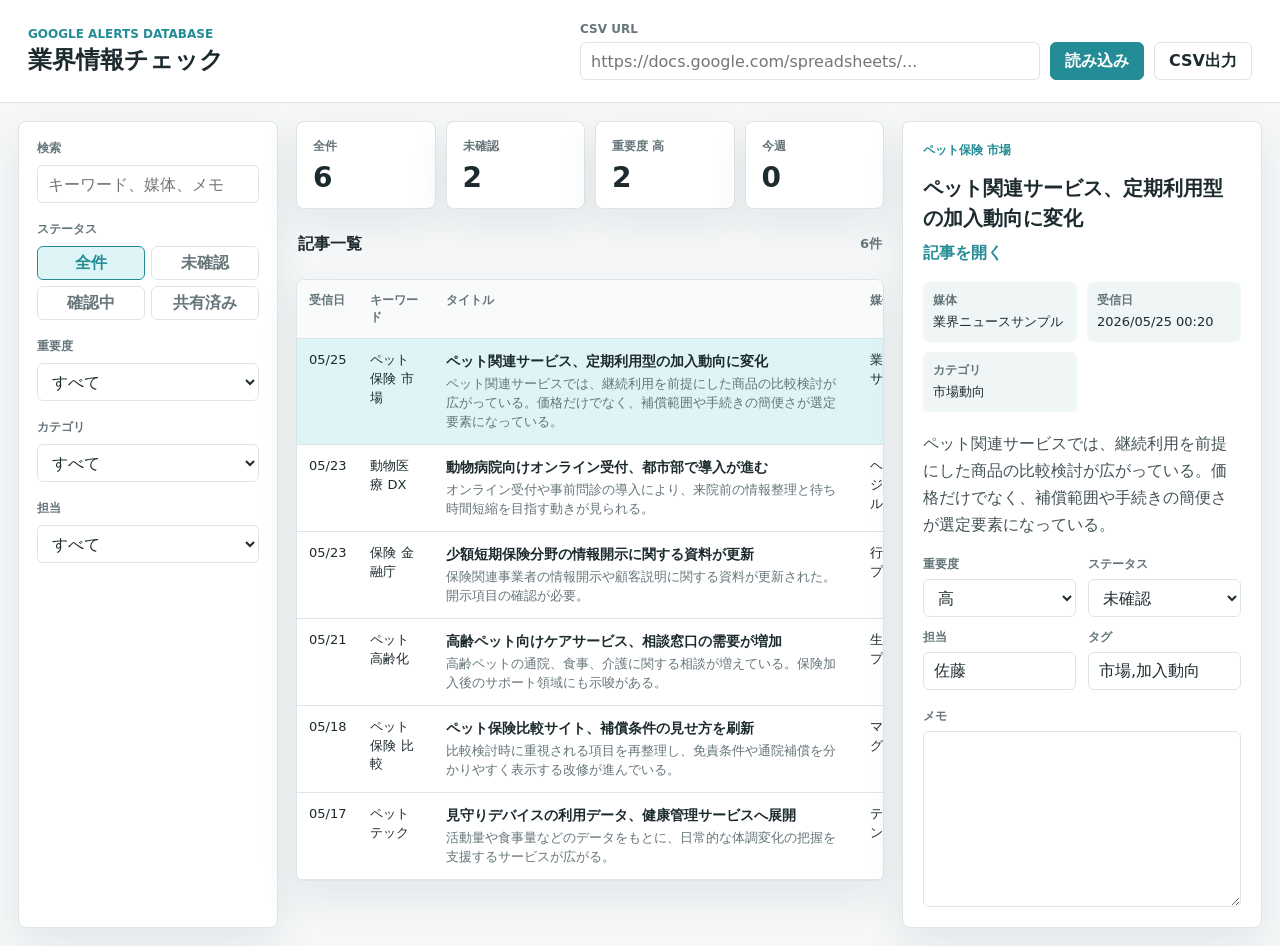
==== index.html @ 4b3712c5 "Initial pet news dashboard" ====
<!doctype html>
<html lang="ja">
  <head>
    <meta charset="utf-8" />
    <meta name="viewport" content="width=device-width, initial-scale=1" />
    <title>業界情報チェック</title>
    <link rel="stylesheet" href="./styles.css" />
  </head>
  <body>
    <div class="app-shell">
      <header class="topbar">
        <div>
          <p class="eyebrow">Google Alerts Database</p>
          <h1>業界情報チェック</h1>
        </div>
        <div class="topbar-actions">
          <label class="csv-loader">
            <span>CSV URL</span>
            <input id="csvUrlInput" type="url" placeholder="https://docs.google.com/spreadsheets/..." />
          </label>
          <button id="loadCsvButton" class="button primary" type="button">読み込み</button>
          <button id="exportButton" class="button" type="button">CSV出力</button>
        </div>
      </header>

      <main class="workspace">
        <aside class="filters" aria-label="絞り込み">
          <label class="field">
            <span>検索</span>
            <input id="searchInput" type="search" placeholder="キーワード、媒体、メモ" />
          </label>

          <div class="field">
            <span>ステータス</span>
            <div id="statusFilters" class="segmented" role="group" aria-label="ステータス">
              <button class="active" type="button" data-status="all">全件</button>
              <button type="button" data-status="未確認">未確認</button>
              <button type="button" data-status="確認中">確認中</button>
              <button type="button" data-status="共有済み">共有済み</button>
            </div>
          </div>

          <label class="field">
            <span>重要度</span>
            <select id="priorityFilter">
              <option value="all">すべて</option>
              <option value="高">高</option>
              <option value="中">中</option>
              <option value="低">低</option>
            </select>
          </label>

          <label class="field">
            <span>カテゴリ</span>
            <select id="categoryFilter"></select>
          </label>

          <label class="field">
            <span>担当</span>
            <select id="ownerFilter"></select>
          </label>
        </aside>

        <section class="content">
          <section class="metrics" aria-label="集計">
            <article>
              <span>全件</span>
              <strong id="metricTotal">0</strong>
            </article>
            <article>
              <span>未確認</span>
              <strong id="metricOpen">0</strong>
            </article>
            <article>
              <span>重要度 高</span>
              <strong id="metricHigh">0</strong>
            </article>
            <article>
              <span>今週</span>
              <strong id="metricWeek">0</strong>
            </article>
          </section>

          <div class="list-toolbar">
            <h2>記事一覧</h2>
            <span id="resultCount" class="result-count">0件</span>
          </div>

          <div class="table-wrap">
            <table>
              <thead>
                <tr>
                  <th>受信日</th>
                  <th>キーワード</th>
                  <th>タイトル</th>
                  <th>媒体</th>
                  <th>重要度</th>
                  <th>ステータス</th>
                  <th>担当</th>
                </tr>
              </thead>
              <tbody id="alertRows"></tbody>
            </table>
          </div>
        </section>

        <aside class="detail" aria-label="詳細">
          <div id="detailEmpty" class="detail-empty">記事を選択</div>
          <article id="detailPanel" class="detail-panel hidden">
            <div class="detail-header">
              <p id="detailKeyword" class="eyebrow"></p>
              <h2 id="detailTitle"></h2>
              <a id="detailLink" href="#" target="_blank" rel="noopener noreferrer">記事を開く</a>
            </div>

            <dl class="detail-meta">
              <div>
                <dt>媒体</dt>
                <dd id="detailSource"></dd>
              </div>
              <div>
                <dt>受信日</dt>
                <dd id="detailReceived"></dd>
              </div>
              <div>
                <dt>カテゴリ</dt>
                <dd id="detailCategory"></dd>
              </div>
            </dl>

            <p id="detailSnippet" class="snippet"></p>

            <div class="editor-grid">
              <label>
                <span>重要度</span>
                <select id="detailPriority">
                  <option>高</option>
                  <option>中</option>
                  <option>低</option>
                </select>
              </label>
              <label>
                <span>ステータス</span>
                <select id="detailStatus">
                  <option>未確認</option>
                  <option>確認中</option>
                  <option>共有済み</option>
                  <option>保留</option>
                </select>
              </label>
              <label>
                <span>担当</span>
                <input id="detailOwner" type="text" />
              </label>
              <label>
                <span>タグ</span>
                <input id="detailTags" type="text" />
              </label>
            </div>

            <label class="memo-field">
              <span>メモ</span>
              <textarea id="detailMemo" rows="6"></textarea>
            </label>
          </article>
        </aside>
      </main>
    </div>

    <script src="./app.js"></script>
  </body>
</html>
---- styles.css ----
:root {
  color-scheme: light;
  --bg: #f5f7f8;
  --panel: #ffffff;
  --panel-muted: #f0f5f6;
  --line: #dce4e6;
  --text: #1d2b2f;
  --muted: #65757a;
  --brand: #248c96;
  --brand-soft: #dff4f6;
  --danger: #b84a4a;
  --warning: #a66b15;
  --ok: #28754f;
  --shadow: 0 16px 40px rgba(30, 54, 60, 0.08);
}

* {
  box-sizing: border-box;
}

body {
  margin: 0;
  min-width: 320px;
  background: var(--bg);
  color: var(--text);
  font-family:
    "Yu Gothic", "Yu Gothic UI", "Hiragino Sans", "Meiryo", system-ui,
    sans-serif;
}

button,
input,
select,
textarea {
  font: inherit;
}

button {
  cursor: pointer;
}

.app-shell {
  min-height: 100vh;
}

.topbar {
  display: flex;
  align-items: center;
  justify-content: space-between;
  gap: 24px;
  padding: 22px 28px;
  background: var(--panel);
  border-bottom: 1px solid var(--line);
}

.eyebrow {
  margin: 0 0 4px;
  color: var(--brand);
  font-size: 12px;
  font-weight: 700;
  letter-spacing: 0;
  text-transform: uppercase;
}

h1,
h2 {
  margin: 0;
  letter-spacing: 0;
}

h1 {
  font-size: 24px;
  line-height: 1.25;
}

h2 {
  font-size: 16px;
  line-height: 1.4;
}

.topbar-actions {
  display: flex;
  align-items: end;
  gap: 10px;
}

.csv-loader {
  display: grid;
  gap: 6px;
  min-width: min(460px, 40vw);
}

.csv-loader span,
.field span,
.editor-grid span,
.memo-field span {
  color: var(--muted);
  font-size: 12px;
  font-weight: 700;
}

input,
select,
textarea {
  width: 100%;
  border: 1px solid var(--line);
  border-radius: 6px;
  background: #fff;
  color: var(--text);
  outline: none;
}

input,
select {
  min-height: 38px;
  padding: 0 10px;
}

textarea {
  resize: vertical;
  padding: 10px;
  line-height: 1.6;
}

input:focus,
select:focus,
textarea:focus {
  border-color: var(--brand);
  box-shadow: 0 0 0 3px var(--brand-soft);
}

.button {
  min-height: 38px;
  border: 1px solid var(--line);
  border-radius: 6px;
  background: #fff;
  color: var(--text);
  padding: 0 14px;
  font-weight: 700;
}

.button.primary {
  border-color: var(--brand);
  background: var(--brand);
  color: #fff;
}

.workspace {
  display: grid;
  grid-template-columns: 260px minmax(0, 1fr) 360px;
  gap: 18px;
  padding: 18px;
}

.filters,
.content,
.detail {
  min-width: 0;
}

.filters {
  display: grid;
  align-content: start;
  gap: 18px;
  padding: 18px;
  background: var(--panel);
  border: 1px solid var(--line);
  border-radius: 8px;
  box-shadow: var(--shadow);
}

.field {
  display: grid;
  gap: 8px;
}

.segmented {
  display: grid;
  grid-template-columns: repeat(2, minmax(0, 1fr));
  gap: 6px;
}

.segmented button {
  min-height: 34px;
  border: 1px solid var(--line);
  border-radius: 6px;
  background: #fff;
  color: var(--muted);
  font-weight: 700;
}

.segmented button.active {
  border-color: var(--brand);
  background: var(--brand-soft);
  color: var(--brand);
}

.content {
  display: grid;
  align-content: start;
  gap: 14px;
}

.metrics {
  display: grid;
  grid-template-columns: repeat(4, minmax(0, 1fr));
  gap: 10px;
}

.metrics article {
  display: grid;
  gap: 8px;
  min-height: 88px;
  padding: 16px;
  background: var(--panel);
  border: 1px solid var(--line);
  border-radius: 8px;
  box-shadow: var(--shadow);
}

.metrics span {
  color: var(--muted);
  font-size: 12px;
  font-weight: 700;
}

.metrics strong {
  font-size: 28px;
  line-height: 1;
}

.list-toolbar {
  display: flex;
  align-items: center;
  justify-content: space-between;
  min-height: 42px;
  padding: 0 2px;
}

.result-count {
  color: var(--muted);
  font-size: 13px;
  font-weight: 700;
}

.table-wrap {
  overflow: auto;
  background: var(--panel);
  border: 1px solid var(--line);
  border-radius: 8px;
  box-shadow: var(--shadow);
}

table {
  width: 100%;
  min-width: 860px;
  border-collapse: collapse;
}

th,
td {
  padding: 12px;
  border-bottom: 1px solid var(--line);
  text-align: left;
  vertical-align: top;
}

th {
  position: sticky;
  top: 0;
  z-index: 1;
  background: #f9fbfb;
  color: var(--muted);
  font-size: 12px;
  font-weight: 800;
}

tbody tr {
  transition: background 0.15s ease;
}

tbody tr:hover,
tbody tr.selected {
  background: var(--brand-soft);
}

tbody tr {
  cursor: pointer;
}

td {
  font-size: 13px;
  line-height: 1.45;
}

.title-cell {
  display: grid;
  gap: 4px;
}

.title-cell strong {
  font-size: 14px;
}

.title-cell span {
  color: var(--muted);
}

.pill {
  display: inline-flex;
  align-items: center;
  min-height: 24px;
  border-radius: 999px;
  padding: 0 9px;
  background: var(--panel-muted);
  font-size: 12px;
  font-weight: 800;
  white-space: nowrap;
}

.pill.high {
  background: #ffe8e8;
  color: var(--danger);
}

.pill.medium {
  background: #fff0d9;
  color: var(--warning);
}

.pill.low {
  background: #e5f5ee;
  color: var(--ok);
}

.detail {
  position: sticky;
  top: 18px;
  align-self: start;
  max-height: calc(100vh - 36px);
  overflow: auto;
  background: var(--panel);
  border: 1px solid var(--line);
  border-radius: 8px;
  box-shadow: var(--shadow);
}

.detail-empty {
  display: grid;
  place-items: center;
  min-height: 240px;
  color: var(--muted);
  font-weight: 700;
}

.detail-panel {
  display: grid;
  gap: 18px;
  padding: 20px;
}

.hidden {
  display: none;
}

.detail-header {
  display: grid;
  gap: 10px;
}

.detail-header h2 {
  font-size: 20px;
  line-height: 1.5;
}

.detail-header a {
  color: var(--brand);
  font-weight: 800;
  text-decoration: none;
}

.detail-meta {
  display: grid;
  grid-template-columns: repeat(2, minmax(0, 1fr));
  gap: 10px;
  margin: 0;
}

.detail-meta div {
  display: grid;
  gap: 4px;
  min-height: 58px;
  padding: 10px;
  background: var(--panel-muted);
  border-radius: 6px;
}

.detail-meta dt {
  color: var(--muted);
  font-size: 12px;
  font-weight: 800;
}

.detail-meta dd {
  margin: 0;
  font-size: 13px;
  line-height: 1.45;
}

.snippet {
  margin: 0;
  color: #435257;
  line-height: 1.7;
}

.editor-grid {
  display: grid;
  grid-template-columns: repeat(2, minmax(0, 1fr));
  gap: 12px;
}

.editor-grid label,
.memo-field {
  display: grid;
  gap: 6px;
}

@media (max-width: 1180px) {
  .workspace {
    grid-template-columns: 240px minmax(0, 1fr);
  }

  .detail {
    position: static;
    grid-column: 1 / -1;
    max-height: none;
  }
}

@media (max-width: 820px) {
  .topbar,
  .topbar-actions {
    align-items: stretch;
    flex-direction: column;
  }

  .csv-loader {
    min-width: 0;
  }

  .workspace {
    grid-template-columns: 1fr;
    padding: 12px;
  }

  .metrics {
    grid-template-columns: repeat(2, minmax(0, 1fr));
  }
}

@media (max-width: 520px) {
  .topbar {
    padding: 18px;
  }

  .metrics,
  .editor-grid,
  .detail-meta {
    grid-template-columns: 1fr;
  }
}
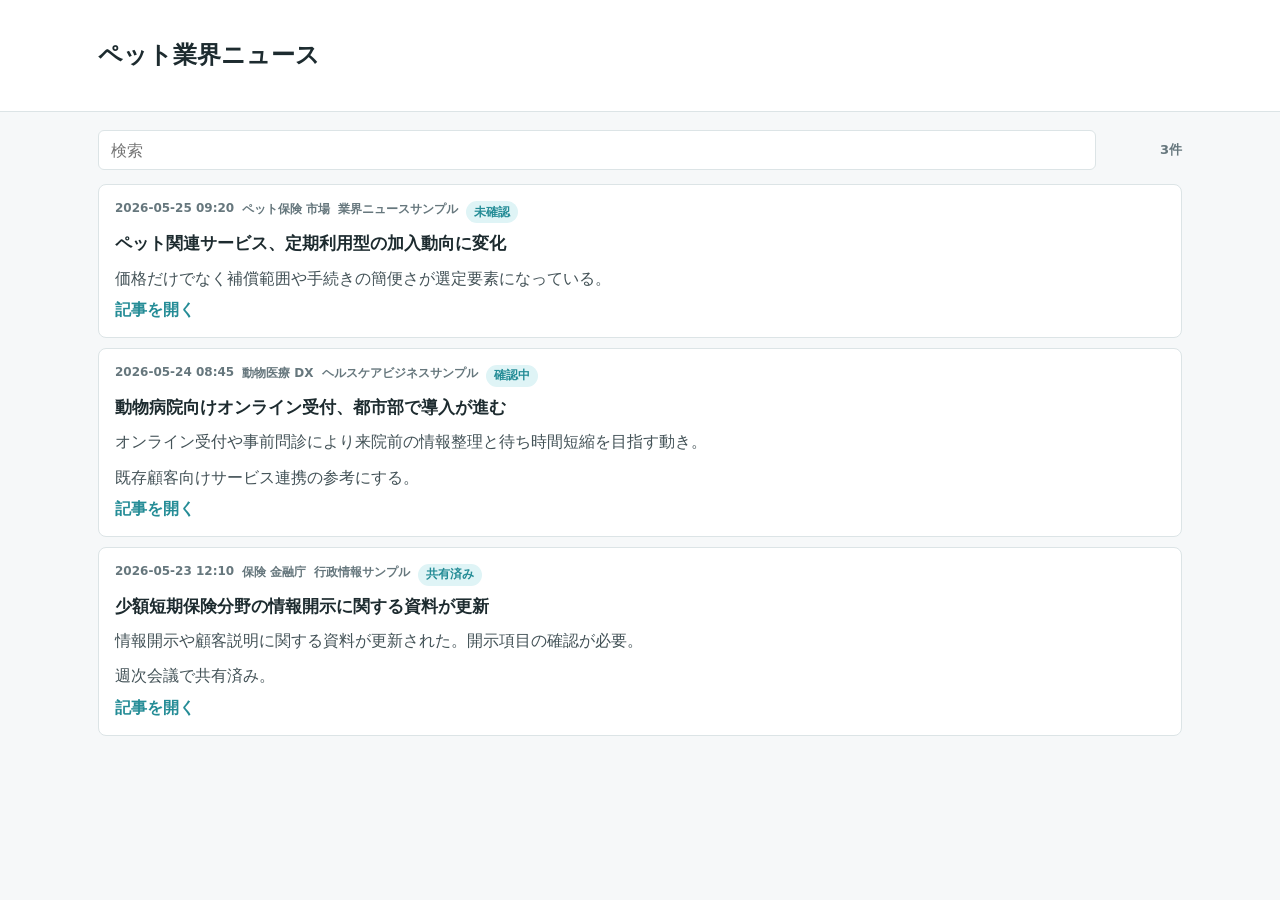
==== commit 273ac183: "Simplify to sheet-backed news list" ====
--- a/index.html
+++ b/index.html
@@ -3,170 +3,265 @@
   <head>
     <meta charset="utf-8" />
     <meta name="viewport" content="width=device-width, initial-scale=1" />
-    <title>業界情報チェック</title>
-    <link rel="stylesheet" href="./styles.css" />
+    <title>ペット業界ニュース</title>
+    <style>
+      :root {
+        --bg: #f6f8f9;
+        --panel: #ffffff;
+        --line: #dce4e6;
+        --text: #1d2b2f;
+        --muted: #66777d;
+        --brand: #248c96;
+        --soft: #dff4f6;
+      }
+
+      * {
+        box-sizing: border-box;
+      }
+
+      body {
+        margin: 0;
+        background: var(--bg);
+        color: var(--text);
+        font-family: "Yu Gothic", "Yu Gothic UI", "Meiryo", system-ui, sans-serif;
+      }
+
+      header {
+        padding: 22px 24px;
+        background: var(--panel);
+        border-bottom: 1px solid var(--line);
+      }
+
+      h1 {
+        margin: 0;
+        font-size: 24px;
+        line-height: 1.3;
+      }
+
+      .wrap {
+        max-width: 1120px;
+        margin: 0 auto;
+        padding: 18px;
+      }
+
+      .toolbar {
+        display: flex;
+        gap: 10px;
+        align-items: center;
+        margin-bottom: 14px;
+      }
+
+      input {
+        width: 100%;
+        min-height: 40px;
+        border: 1px solid var(--line);
+        border-radius: 6px;
+        padding: 0 12px;
+        font: inherit;
+      }
+
+      .count {
+        min-width: 76px;
+        color: var(--muted);
+        font-size: 13px;
+        font-weight: 700;
+        text-align: right;
+      }
+
+      .news-list {
+        display: grid;
+        gap: 10px;
+      }
+
+      article {
+        display: grid;
+        gap: 8px;
+        padding: 16px;
+        background: var(--panel);
+        border: 1px solid var(--line);
+        border-radius: 8px;
+      }
+
+      .meta {
+        display: flex;
+        flex-wrap: wrap;
+        gap: 8px;
+        color: var(--muted);
+        font-size: 12px;
+        font-weight: 700;
+      }
+
+      h2 {
+        margin: 0;
+        font-size: 17px;
+        line-height: 1.5;
+      }
+
+      p {
+        margin: 0;
+        color: #435257;
+        line-height: 1.7;
+      }
+
+      a {
+        color: var(--brand);
+        font-weight: 800;
+        text-decoration: none;
+      }
+
+      .status {
+        display: inline-flex;
+        align-items: center;
+        min-height: 22px;
+        border-radius: 999px;
+        background: var(--soft);
+        color: var(--brand);
+        padding: 0 8px;
+      }
+
+      .empty {
+        padding: 28px;
+        color: var(--muted);
+        text-align: center;
+      }
+    </style>
   </head>
   <body>
-    <div class="app-shell">
-      <header class="topbar">
-        <div>
-          <p class="eyebrow">Google Alerts Database</p>
-          <h1>業界情報チェック</h1>
-        </div>
-        <div class="topbar-actions">
-          <label class="csv-loader">
-            <span>CSV URL</span>
-            <input id="csvUrlInput" type="url" placeholder="https://docs.google.com/spreadsheets/..." />
-          </label>
-          <button id="loadCsvButton" class="button primary" type="button">読み込み</button>
-          <button id="exportButton" class="button" type="button">CSV出力</button>
-        </div>
-      </header>
-
-      <main class="workspace">
-        <aside class="filters" aria-label="絞り込み">
-          <label class="field">
-            <span>検索</span>
-            <input id="searchInput" type="search" placeholder="キーワード、媒体、メモ" />
-          </label>
-
-          <div class="field">
-            <span>ステータス</span>
-            <div id="statusFilters" class="segmented" role="group" aria-label="ステータス">
-              <button class="active" type="button" data-status="all">全件</button>
-              <button type="button" data-status="未確認">未確認</button>
-              <button type="button" data-status="確認中">確認中</button>
-              <button type="button" data-status="共有済み">共有済み</button>
+    <header>
+      <div class="wrap">
+        <h1>ペット業界ニュース</h1>
+      </div>
+    </header>
+
+    <main class="wrap">
+      <div class="toolbar">
+        <input id="search" type="search" placeholder="検索" />
+        <div id="count" class="count">0件</div>
+      </div>
+      <section id="newsList" class="news-list"></section>
+    </main>
+
+    <script>
+      const SHEET_CSV_URL = "";
+      const fallbackCsvUrl = "./data/news-template.csv";
+      const params = new URLSearchParams(location.search);
+      const csvUrl = params.get("csv") || SHEET_CSV_URL || fallbackCsvUrl;
+
+      let news = [];
+
+      document.querySelector("#search").addEventListener("input", render);
+
+      loadCsv();
+
+      async function loadCsv() {
+        try {
+          const response = await fetch(csvUrl);
+          const text = await response.text();
+          news = csvToRows(text).map(normalizeRow);
+          render();
+        } catch (error) {
+          document.querySelector("#newsList").innerHTML =
+            '<div class="empty">ニュースを読み込めませんでした</div>';
+          console.error(error);
+        }
+      }
+
+      function render() {
+        const query = document.querySelector("#search").value.trim().toLowerCase();
+        const rows = news.filter((item) =>
+          [item.date, item.keyword, item.title, item.source, item.summary, item.memo, item.status]
+            .join(" ")
+            .toLowerCase()
+            .includes(query),
+        );
+
+        document.querySelector("#count").textContent = `${rows.length}件`;
+        document.querySelector("#newsList").innerHTML = rows.length
+          ? rows.map(newsCard).join("")
+          : '<div class="empty">該当するニュースがありません</div>';
+      }
+
+      function newsCard(item) {
+        return `
+          <article>
+            <div class="meta">
+              <span>${escapeHtml(item.date)}</span>
+              <span>${escapeHtml(item.keyword)}</span>
+              <span>${escapeHtml(item.source)}</span>
+              <span class="status">${escapeHtml(item.status || "未確認")}</span>
             </div>
-          </div>
-
-          <label class="field">
-            <span>重要度</span>
-            <select id="priorityFilter">
-              <option value="all">すべて</option>
-              <option value="高">高</option>
-              <option value="中">中</option>
-              <option value="低">低</option>
-            </select>
-          </label>
-
-          <label class="field">
-            <span>カテゴリ</span>
-            <select id="categoryFilter"></select>
-          </label>
-
-          <label class="field">
-            <span>担当</span>
-            <select id="ownerFilter"></select>
-          </label>
-        </aside>
-
-        <section class="content">
-          <section class="metrics" aria-label="集計">
-            <article>
-              <span>全件</span>
-              <strong id="metricTotal">0</strong>
-            </article>
-            <article>
-              <span>未確認</span>
-              <strong id="metricOpen">0</strong>
-            </article>
-            <article>
-              <span>重要度 高</span>
-              <strong id="metricHigh">0</strong>
-            </article>
-            <article>
-              <span>今週</span>
-              <strong id="metricWeek">0</strong>
-            </article>
-          </section>
-
-          <div class="list-toolbar">
-            <h2>記事一覧</h2>
-            <span id="resultCount" class="result-count">0件</span>
-          </div>
-
-          <div class="table-wrap">
-            <table>
-              <thead>
-                <tr>
-                  <th>受信日</th>
-                  <th>キーワード</th>
-                  <th>タイトル</th>
-                  <th>媒体</th>
-                  <th>重要度</th>
-                  <th>ステータス</th>
-                  <th>担当</th>
-                </tr>
-              </thead>
-              <tbody id="alertRows"></tbody>
-            </table>
-          </div>
-        </section>
-
-        <aside class="detail" aria-label="詳細">
-          <div id="detailEmpty" class="detail-empty">記事を選択</div>
-          <article id="detailPanel" class="detail-panel hidden">
-            <div class="detail-header">
-              <p id="detailKeyword" class="eyebrow"></p>
-              <h2 id="detailTitle"></h2>
-              <a id="detailLink" href="#" target="_blank" rel="noopener noreferrer">記事を開く</a>
-            </div>
-
-            <dl class="detail-meta">
-              <div>
-                <dt>媒体</dt>
-                <dd id="detailSource"></dd>
-              </div>
-              <div>
-                <dt>受信日</dt>
-                <dd id="detailReceived"></dd>
-              </div>
-              <div>
-                <dt>カテゴリ</dt>
-                <dd id="detailCategory"></dd>
-              </div>
-            </dl>
-
-            <p id="detailSnippet" class="snippet"></p>
-
-            <div class="editor-grid">
-              <label>
-                <span>重要度</span>
-                <select id="detailPriority">
-                  <option>高</option>
-                  <option>中</option>
-                  <option>低</option>
-                </select>
-              </label>
-              <label>
-                <span>ステータス</span>
-                <select id="detailStatus">
-                  <option>未確認</option>
-                  <option>確認中</option>
-                  <option>共有済み</option>
-                  <option>保留</option>
-                </select>
-              </label>
-              <label>
-                <span>担当</span>
-                <input id="detailOwner" type="text" />
-              </label>
-              <label>
-                <span>タグ</span>
-                <input id="detailTags" type="text" />
-              </label>
-            </div>
-
-            <label class="memo-field">
-              <span>メモ</span>
-              <textarea id="detailMemo" rows="6"></textarea>
-            </label>
+            <h2>${escapeHtml(item.title)}</h2>
+            <p>${escapeHtml(item.summary)}</p>
+            ${item.memo ? `<p>${escapeHtml(item.memo)}</p>` : ""}
+            ${item.url ? `<a href="${escapeHtml(item.url)}" target="_blank" rel="noopener noreferrer">記事を開く</a>` : ""}
           </article>
-        </aside>
-      </main>
-    </div>
-
-    <script src="./app.js"></script>
+        `;
+      }
+
+      function normalizeRow(row) {
+        return {
+          date: row["受信日"] || row.date || "",
+          keyword: row["キーワード"] || row.keyword || "",
+          title: row["タイトル"] || row.title || "",
+          source: row["媒体"] || row.source || "",
+          url: row.URL || row.url || "",
+          summary: row["概要"] || row.summary || "",
+          memo: row["メモ"] || row.memo || "",
+          status: row["ステータス"] || row.status || "未確認",
+        };
+      }
+
+      function csvToRows(text) {
+        const rows = parseCsv(text);
+        const headers = rows.shift().map((header) => header.trim());
+        return rows
+          .filter((row) => row.some((value) => value.trim()))
+          .map((row) =>
+            Object.fromEntries(headers.map((header, index) => [header, row[index]?.trim() || ""])),
+          );
+      }
+
+      function parseCsv(text) {
+        const rows = [];
+        let row = [];
+        let value = "";
+        let quoted = false;
+
+        for (let i = 0; i < text.length; i += 1) {
+          const char = text[i];
+          const next = text[i + 1];
+          if (char === '"' && quoted && next === '"') {
+            value += '"';
+            i += 1;
+          } else if (char === '"') {
+            quoted = !quoted;
+          } else if (char === "," && !quoted) {
+            row.push(value);
+            value = "";
+          } else if ((char === "\n" || char === "\r") && !quoted) {
+            if (char === "\r" && next === "\n") i += 1;
+            row.push(value);
+            rows.push(row);
+            row = [];
+            value = "";
+          } else {
+            value += char;
+          }
+        }
+
+        row.push(value);
+        rows.push(row);
+        return rows;
+      }
+
+      function escapeHtml(value) {
+        return String(value ?? "")
+          .replaceAll("&", "&amp;")
+          .replaceAll("<", "&lt;")
+          .replaceAll(">", "&gt;")
+          .replaceAll('"', "&quot;")
+          .replaceAll("'", "&#039;");
+      }
+    </script>
   </body>
 </html>
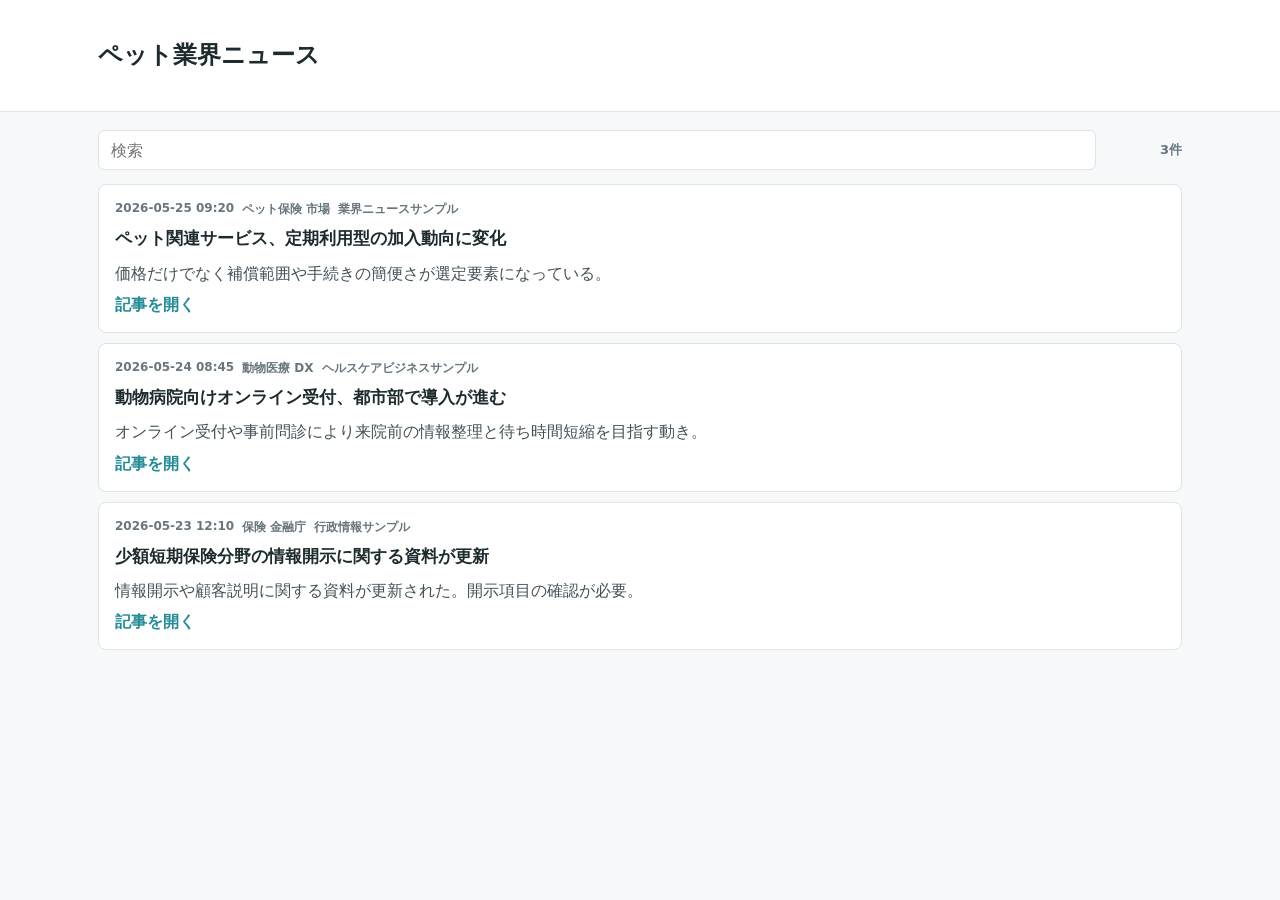
==== commit dd1b5e3b: "Use six-column news sheet" ====
--- a/index.html
+++ b/index.html
@@ -109,16 +109,6 @@
         text-decoration: none;
       }
 
-      .status {
-        display: inline-flex;
-        align-items: center;
-        min-height: 22px;
-        border-radius: 999px;
-        background: var(--soft);
-        color: var(--brand);
-        padding: 0 8px;
-      }
-
       .empty {
         padding: 28px;
         color: var(--muted);
@@ -169,7 +159,7 @@
       function render() {
         const query = document.querySelector("#search").value.trim().toLowerCase();
         const rows = news.filter((item) =>
-          [item.date, item.keyword, item.title, item.source, item.summary, item.memo, item.status]
+          [item.date, item.keyword, item.title, item.source, item.summary]
             .join(" ")
             .toLowerCase()
             .includes(query),
@@ -188,11 +178,9 @@
               <span>${escapeHtml(item.date)}</span>
               <span>${escapeHtml(item.keyword)}</span>
               <span>${escapeHtml(item.source)}</span>
-              <span class="status">${escapeHtml(item.status || "未確認")}</span>
             </div>
             <h2>${escapeHtml(item.title)}</h2>
             <p>${escapeHtml(item.summary)}</p>
-            ${item.memo ? `<p>${escapeHtml(item.memo)}</p>` : ""}
             ${item.url ? `<a href="${escapeHtml(item.url)}" target="_blank" rel="noopener noreferrer">記事を開く</a>` : ""}
           </article>
         `;
@@ -206,8 +194,6 @@
           source: row["媒体"] || row.source || "",
           url: row.URL || row.url || "",
           summary: row["概要"] || row.summary || "",
-          memo: row["メモ"] || row.memo || "",
-          status: row["ステータス"] || row.status || "未確認",
         };
       }
 
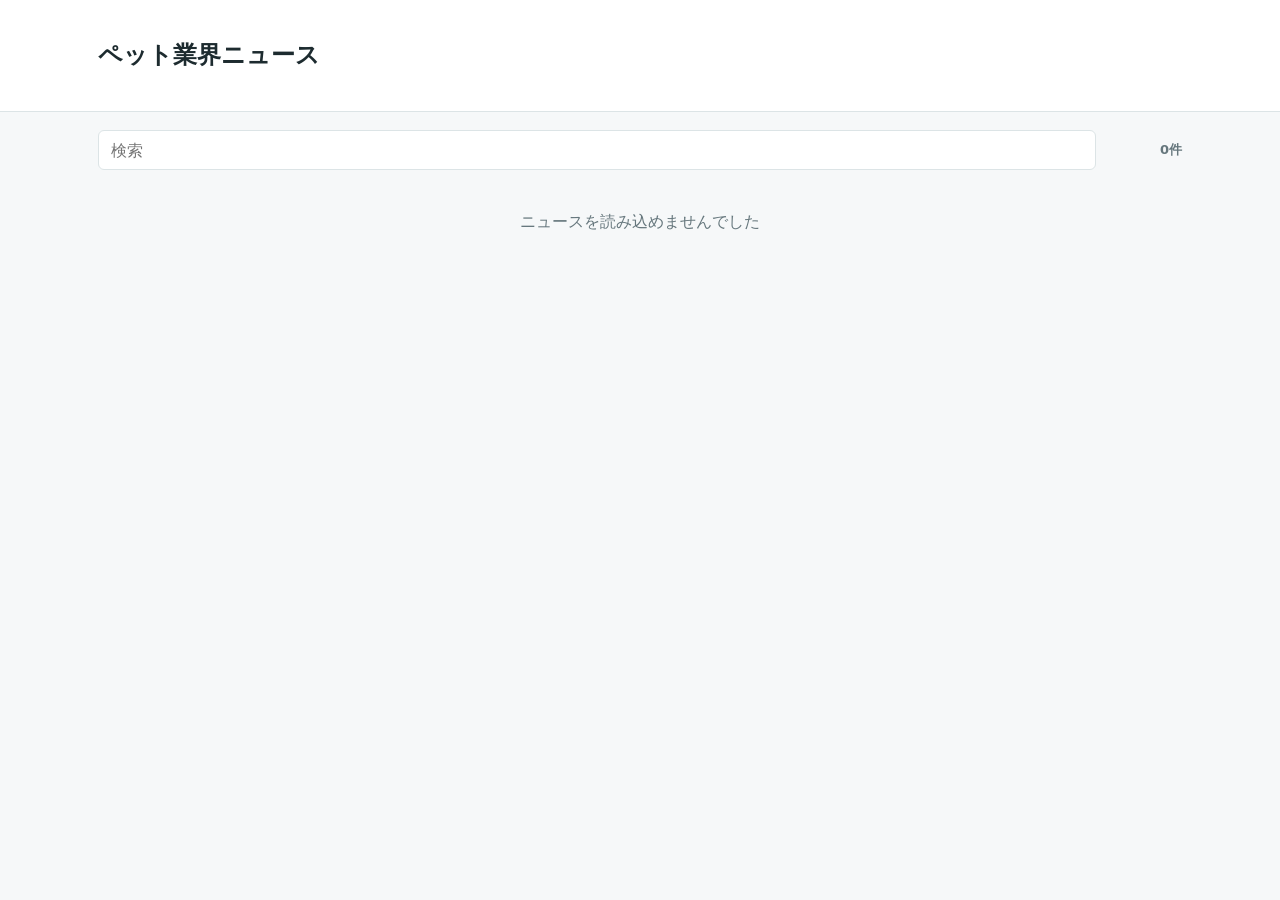
==== commit 4401c85a: "Connect news sheet CSV" ====
--- a/index.html
+++ b/index.html
@@ -132,7 +132,8 @@
     </main>
 
     <script>
-      const SHEET_CSV_URL = "";
+      const SHEET_CSV_URL =
+        "https://docs.google.com/spreadsheets/d/1jQ_rzNqRXlF5C7KR-8wcTZ9a4d2tixQnk3HpJM5P2k0/gviz/tq?tqx=out:csv&sheet=%E3%83%8B%E3%83%A5%E3%83%BC%E3%82%B9";
       const fallbackCsvUrl = "./data/news-template.csv";
       const params = new URLSearchParams(location.search);
       const csvUrl = params.get("csv") || SHEET_CSV_URL || fallbackCsvUrl;
